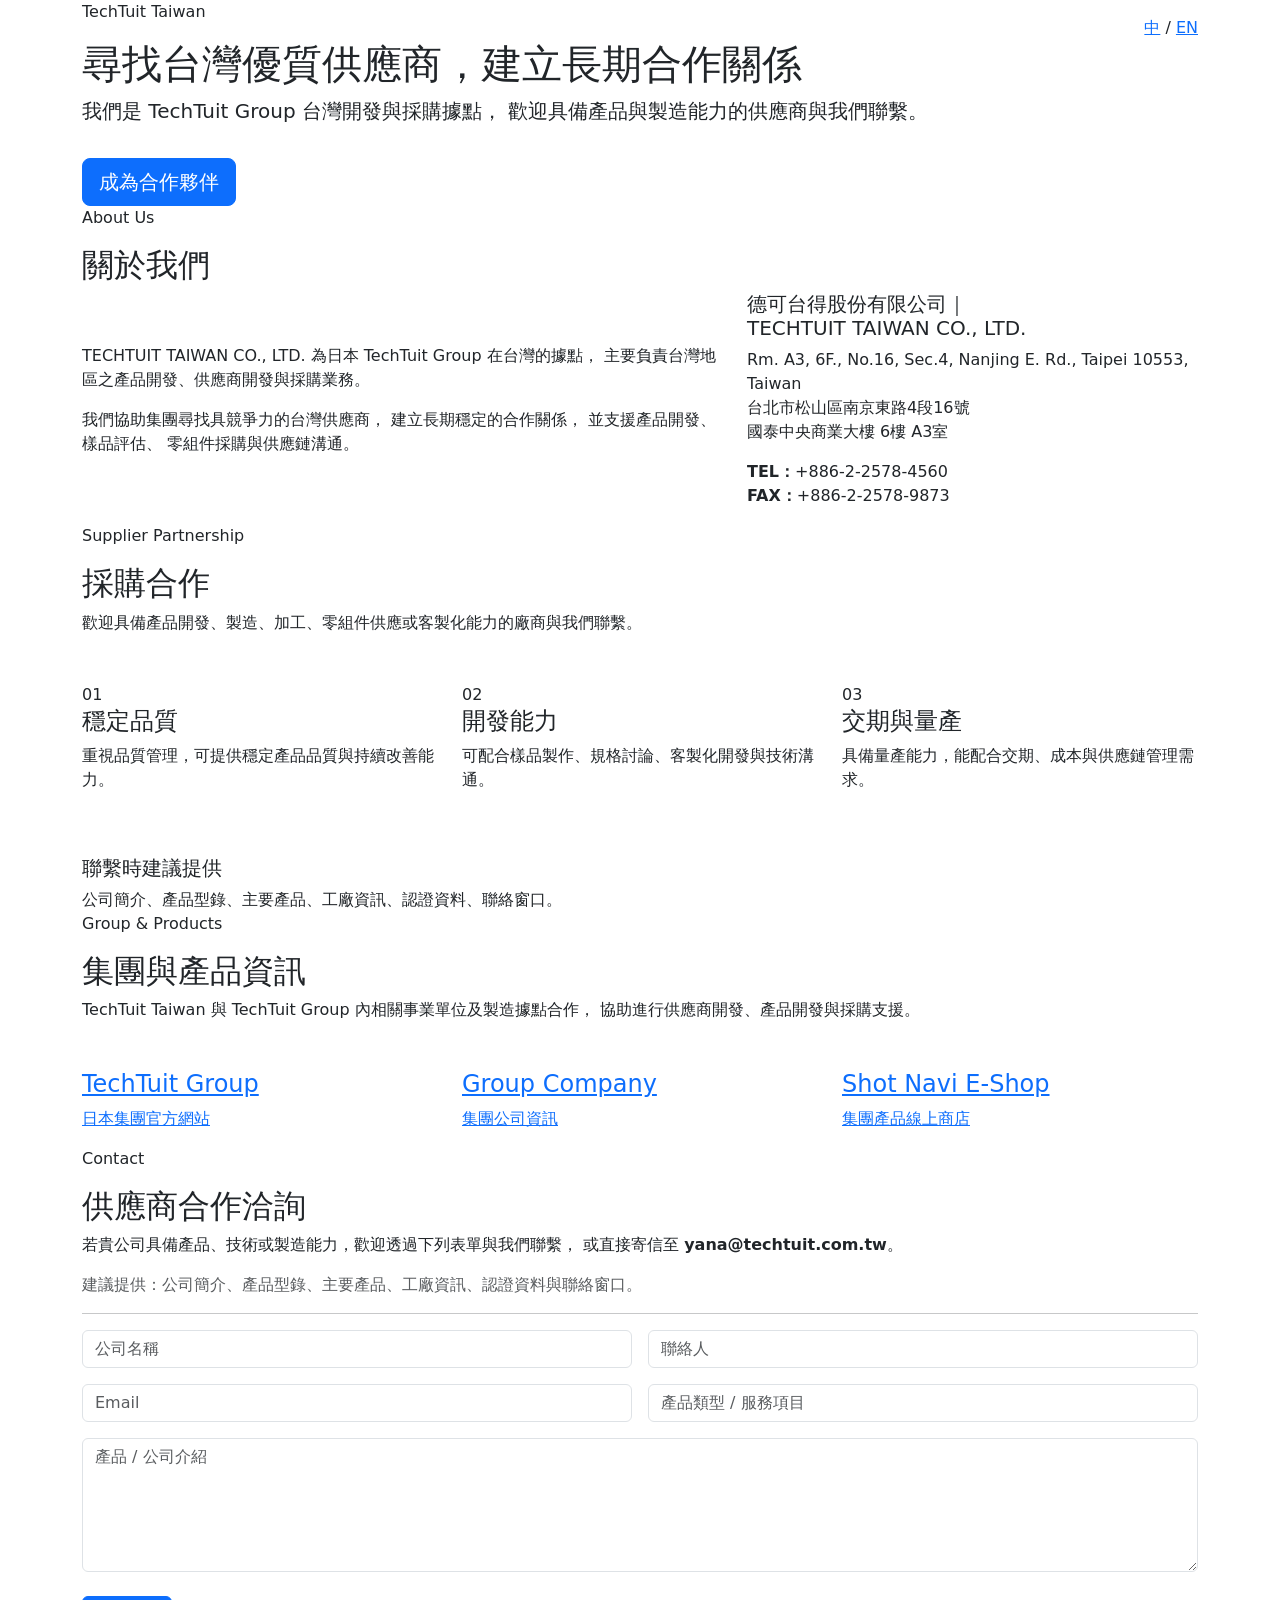
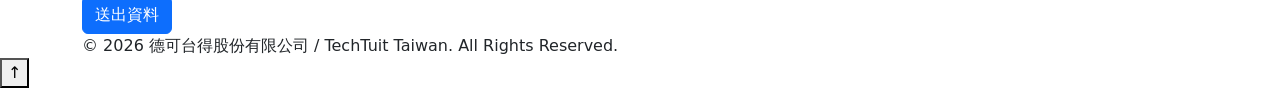
==== index.html @ 35f8afe5 "Add files via upload" ====
<!doctype html>
<html lang="zh-Hant">
<head>
  <meta charset="utf-8">
  <meta name="viewport" content="width=device-width, initial-scale=1">
  <title>德可台得股份有限公司｜TECHTUIT TAIWAN CO.,LTD.</title>

  <link href="https://cdn.jsdelivr.net/npm/bootstrap@5.3.3/dist/css/bootstrap.min.css" rel="stylesheet">
  <link href="style2.css" rel="stylesheet">
</head>

<body>

<nav class="navbar navbar-expand-lg navbar-dark fixed-top">
  <div class="container">
    <a class="navbar-brand fw-bold" href="index.html">TechTuit Taiwan</a>

    <button class="navbar-toggler" type="button" data-bs-toggle="collapse" data-bs-target="#nav">
      <span class="navbar-toggler-icon"></span>
    </button>

    <div id="nav" class="collapse navbar-collapse">
      <ul class="navbar-nav ms-auto">
        <li class="nav-item"><a class="nav-link" href="#about">關於我們</a></li>
        <li class="nav-item"><a class="nav-link" href="#supplier">採購合作</a></li>
        <li class="nav-item"><a class="nav-link" href="#group">集團與產品</a></li>
        <li class="nav-item"><a class="nav-link" href="#contact">聯絡我們</a></li>
      </ul>

      <div class="lang-switch ms-lg-3 mt-3 mt-lg-0">
        <a href="index.html" class="active">中</a>
        <span>/</span>
        <a href="en/index.html">EN</a>
      </div>
    </div>
  </div>
</nav>

<header class="hero">
  <div class="container">
    <p class="eyebrow">TechTuit Taiwan</p>
    <h1>尋找台灣優質供應商，建立長期合作關係</h1>
    <p class="lead">
      我們是 TechTuit Group 台灣開發與採購據點，
      歡迎具備產品與製造能力的供應商與我們聯繫。
    </p>
    <a href="#contact" class="btn btn-primary btn-lg mt-3">成為合作夥伴</a>
  </div>
</header>
<section id="about" class="section">
  <div class="container">

    <p class="section-label">About Us</p>
    <h2>關於我們</h2>

    <div class="row align-items-center g-4">

      <div class="col-lg-7">
        <p>
          TECHTUIT TAIWAN CO., LTD. 為日本 TechTuit Group 在台灣的據點，
          主要負責台灣地區之產品開發、供應商開發與採購業務。
        </p>

        <p>
          我們協助集團尋找具競爭力的台灣供應商，
          建立長期穩定的合作關係，
          並支援產品開發、樣品評估、
          零組件採購與供應鏈溝通。
        </p>
      </div>

      <div class="col-lg-5">
        <div class="info-card">

          <h5>
            德可台得股份有限公司｜<br>
            TECHTUIT TAIWAN CO., LTD.
          </h5>

          <p class="address-info">
            Rm. A3, 6F., No.16, Sec.4, Nanjing E. Rd., Taipei 10553, Taiwan<br>
            台北市松山區南京東路4段16號<br>
            國泰中央商業大樓 6樓 A3室
          </p>

          <p class="contact-info">
            <strong>TEL：</strong>+886-2-2578-4560<br>
            <strong>FAX：</strong>+886-2-2578-9873
          </p>

        </div>
      </div>

    </div>
  </div>
</section>

<section id="supplier" class="section section-light">
  <div class="container">
    <p class="section-label">Supplier Partnership</p>
    <h2>採購合作</h2>

    <p class="mb-5">
      歡迎具備產品開發、製造、加工、零組件供應或客製化能力的廠商與我們聯繫。
    </p>

    <div class="row g-4">
      <div class="col-md-4">
        <div class="card-box">
          <span>01</span>
          <h4>穩定品質</h4>
          <p>重視品質管理，可提供穩定產品品質與持續改善能力。</p>
        </div>
      </div>

      <div class="col-md-4">
        <div class="card-box">
          <span>02</span>
          <h4>開發能力</h4>
          <p>可配合樣品製作、規格討論、客製化開發與技術溝通。</p>
        </div>
      </div>

      <div class="col-md-4">
        <div class="card-box">
          <span>03</span>
          <h4>交期與量產</h4>
          <p>具備量產能力，能配合交期、成本與供應鏈管理需求。</p>
        </div>
      </div>
    </div>

    <div class="contact-box mt-5">
      <h5>聯繫時建議提供</h5>
      <p class="mb-0">公司簡介、產品型錄、主要產品、工廠資訊、認證資料、聯絡窗口。</p>
    </div>
  </div>
</section>

<section id="group" class="section section-dark">
  <div class="container">
    <p class="section-label">Group & Products</p>
    <h2>集團與產品資訊</h2>

    <p>
      TechTuit Taiwan 與 TechTuit Group 內相關事業單位及製造據點合作，
      協助進行供應商開發、產品開發與採購支援。
    </p>

    <div class="row g-4 mt-4">
      <div class="col-md-4">
        <a class="link-card" href="https://www.techtuit.co.jp/" target="_blank">
          <h4>TechTuit Group</h4>
          <p>日本集團官方網站</p>
        </a>
      </div>

      <div class="col-md-4">
        <a class="link-card" href="https://www.techtuit.co.jp/abouttechtuit/group/" target="_blank">
          <h4>Group Company</h4>
          <p>集團公司資訊</p>
        </a>
      </div>

      <div class="col-md-4">
        <a class="link-card" href="https://online-shop.shotnavi.jp/" target="_blank">
          <h4>Shot Navi E-Shop</h4>
          <p>集團產品線上商店</p>
        </a>
      </div>
    </div>
  </div>
</section>

<section id="contact" class="section">
  <div class="container">
    <p class="section-label">Contact</p>
    <h2>供應商合作洽詢</h2>

    <div class="contact-box">
      <p>
        若貴公司具備產品、技術或製造能力，歡迎透過下列表單與我們聯繫，
        或直接寄信至 <strong>yana@techtuit.com.tw</strong>。
      </p>

      <p class="text-muted">
        建議提供：公司簡介、產品型錄、主要產品、工廠資訊、認證資料與聯絡窗口。
      </p>

      <hr>
    
      <form action="https://formspree.io/f/mykaawgk" method="POST">
        <div class="row g-3">
          <div class="col-md-6">
            <input type="text" name="company" class="form-control" placeholder="公司名稱" required>
          </div>

          <div class="col-md-6">
            <input type="text" name="name" class="form-control" placeholder="聯絡人" required>
          </div>

          <div class="col-md-6">
            <input type="email" name="email" class="form-control" placeholder="Email" required>
          </div>

          <div class="col-md-6">
            <input type="text" name="product" class="form-control" placeholder="產品類型 / 服務項目">
          </div>

          <div class="col-12">
            <textarea name="message" class="form-control" rows="5" placeholder="產品 / 公司介紹"></textarea>
          </div>
        </div>

        <input type="hidden" name="_subject" value="Supplier Contact - TechTuit Taiwan">
       <!-- <input type="hidden" name="_next" value="https://techtuit.com.tw/thankyou.html">

        -->
       <button type="submit" class="btn btn-primary mt-4">送出資料</button>
      </form>
    </div>
  </div>
</section>

<footer>
  <div class="container">
    © 2026 德可台得股份有限公司 / TechTuit Taiwan. All Rights Reserved.
  </div>
</footer>

<button id="topBtn">↑</button>

<script src="https://cdn.jsdelivr.net/npm/bootstrap@5.3.3/dist/js/bootstrap.bundle.min.js"></script>
<script src="main.js"></script>

</body>
</html>
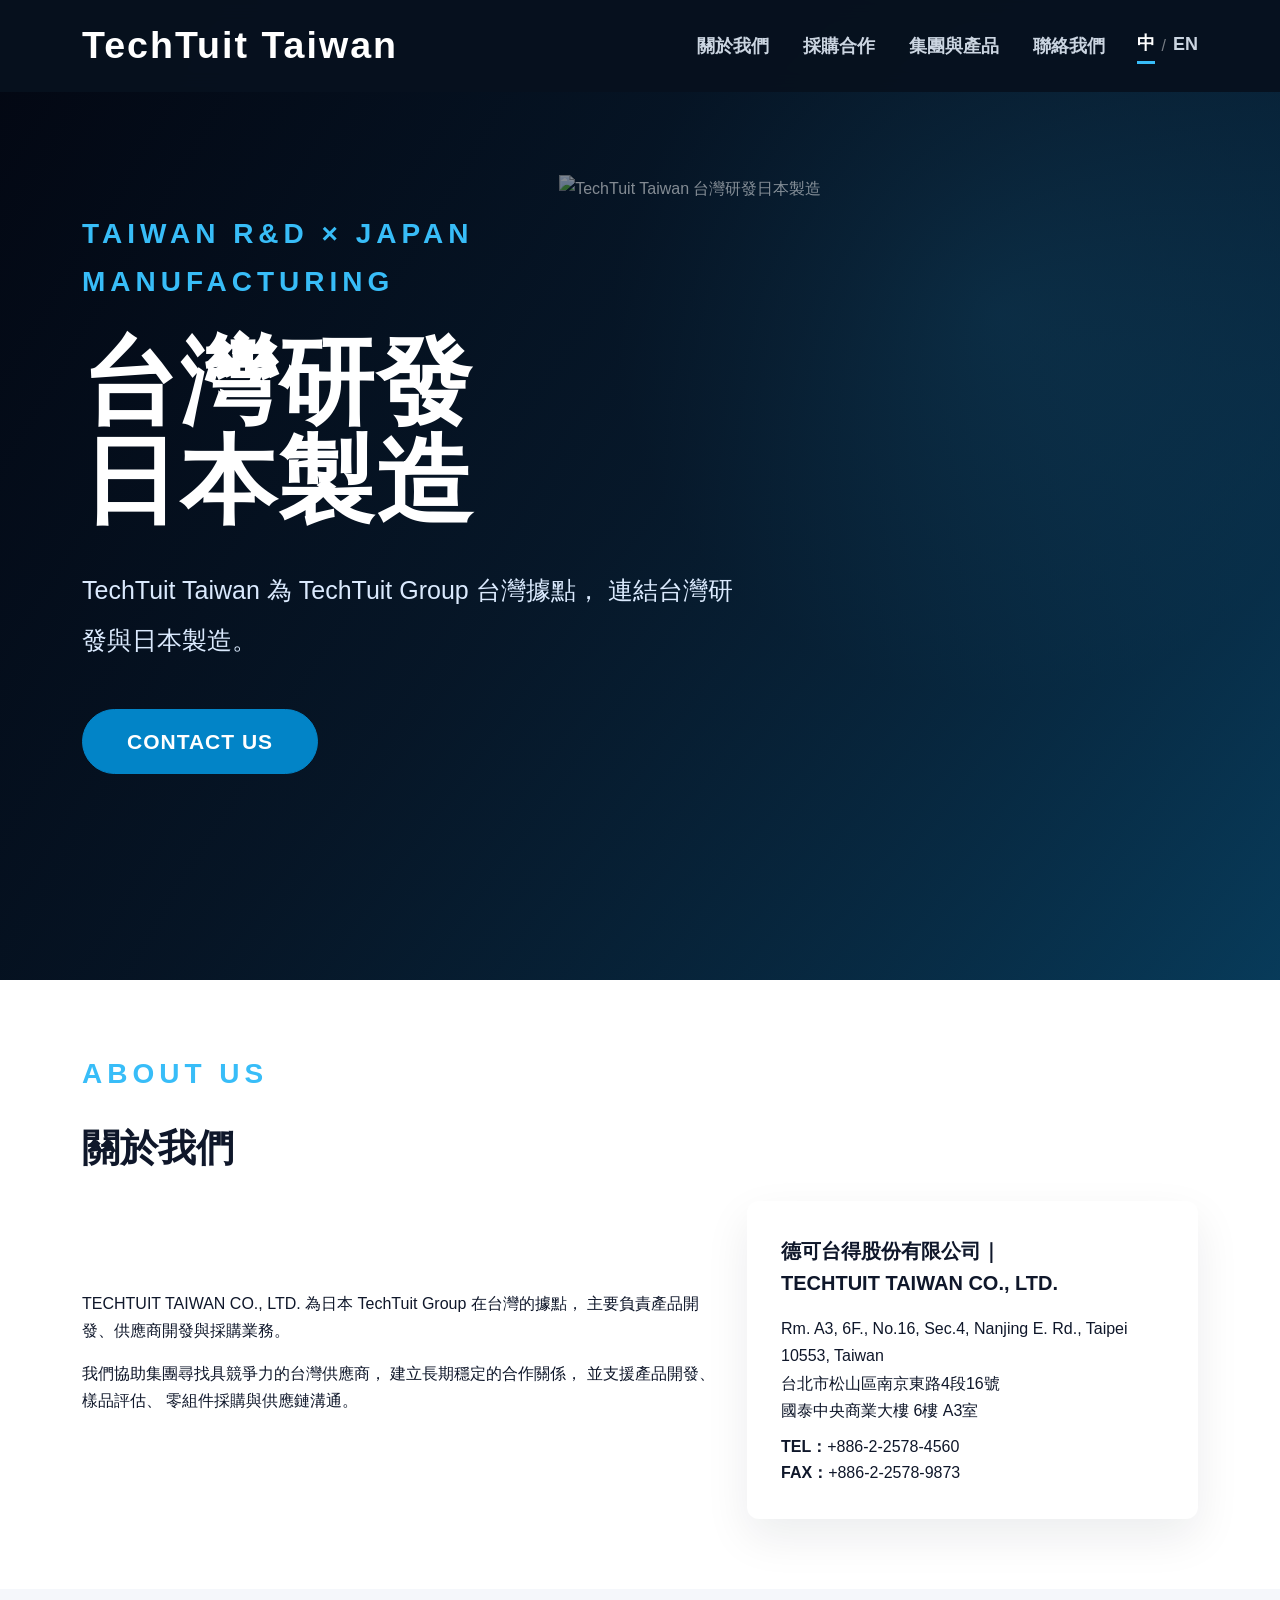
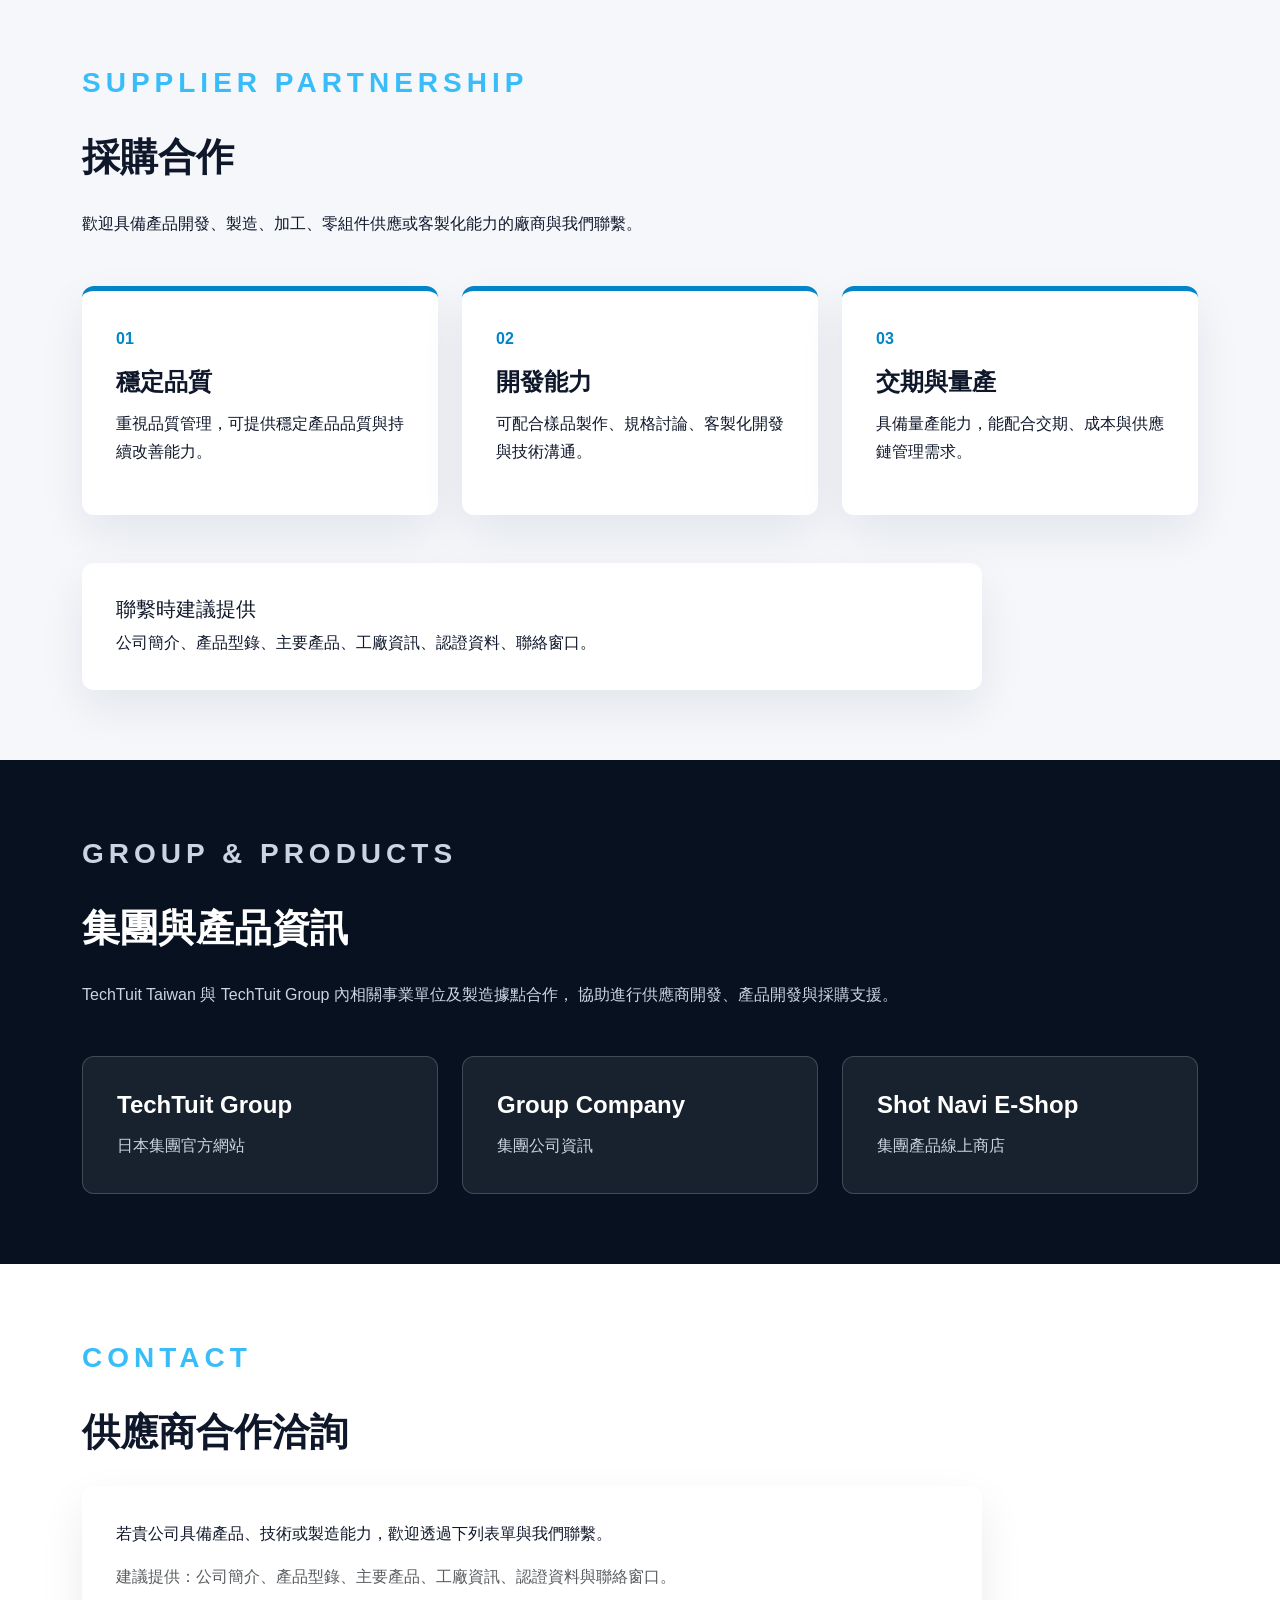
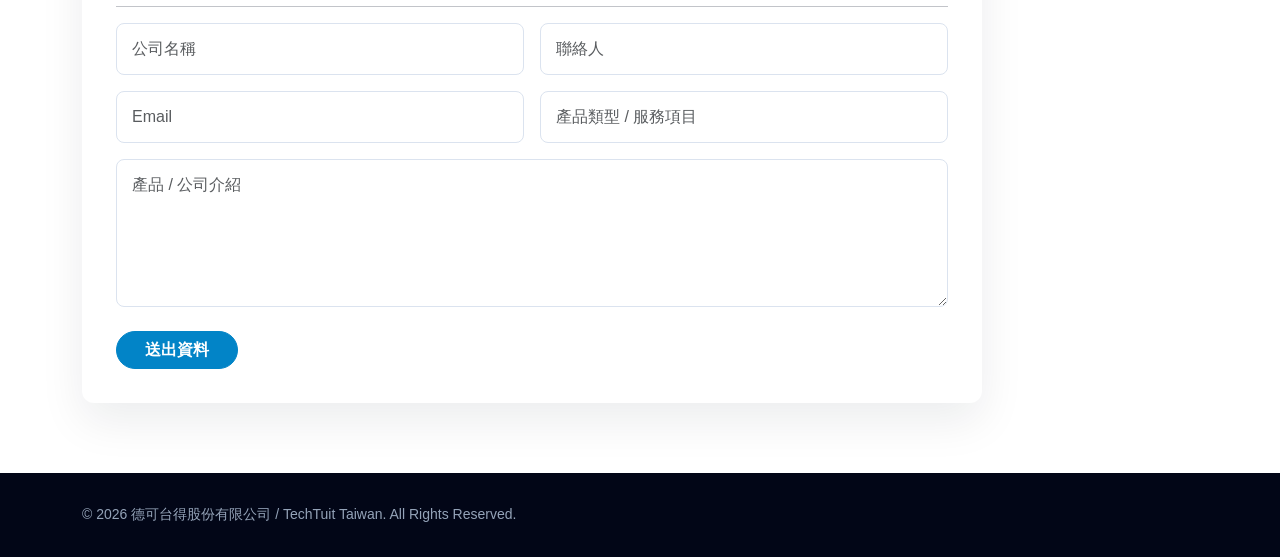
==== commit 06dff3ec: "Add files via upload" ====
--- a/index.html
+++ b/index.html
@@ -1,237 +1,245 @@
-<!doctype html>
-<html lang="zh-Hant">
-<head>
-  <meta charset="utf-8">
-  <meta name="viewport" content="width=device-width, initial-scale=1">
-  <title>德可台得股份有限公司｜TECHTUIT TAIWAN CO.,LTD.</title>
-
-  <link href="https://cdn.jsdelivr.net/npm/bootstrap@5.3.3/dist/css/bootstrap.min.css" rel="stylesheet">
-  <link href="style2.css" rel="stylesheet">
-</head>
-
-<body>
-
-<nav class="navbar navbar-expand-lg navbar-dark fixed-top">
-  <div class="container">
-    <a class="navbar-brand fw-bold" href="index.html">TechTuit Taiwan</a>
-
-    <button class="navbar-toggler" type="button" data-bs-toggle="collapse" data-bs-target="#nav">
-      <span class="navbar-toggler-icon"></span>
-    </button>
-
-    <div id="nav" class="collapse navbar-collapse">
-      <ul class="navbar-nav ms-auto">
-        <li class="nav-item"><a class="nav-link" href="#about">關於我們</a></li>
-        <li class="nav-item"><a class="nav-link" href="#supplier">採購合作</a></li>
-        <li class="nav-item"><a class="nav-link" href="#group">集團與產品</a></li>
-        <li class="nav-item"><a class="nav-link" href="#contact">聯絡我們</a></li>
-      </ul>
-
-      <div class="lang-switch ms-lg-3 mt-3 mt-lg-0">
-        <a href="index.html" class="active">中</a>
-        <span>/</span>
-        <a href="en/index.html">EN</a>
-      </div>
-    </div>
-  </div>
-</nav>
-
-<header class="hero">
-  <div class="container">
-    <p class="eyebrow">TechTuit Taiwan</p>
-    <h1>尋找台灣優質供應商，建立長期合作關係</h1>
-    <p class="lead">
-      我們是 TechTuit Group 台灣開發與採購據點，
-      歡迎具備產品與製造能力的供應商與我們聯繫。
-    </p>
-    <a href="#contact" class="btn btn-primary btn-lg mt-3">成為合作夥伴</a>
-  </div>
-</header>
-<section id="about" class="section">
-  <div class="container">
-
-    <p class="section-label">About Us</p>
-    <h2>關於我們</h2>
-
-    <div class="row align-items-center g-4">
-
-      <div class="col-lg-7">
-        <p>
-          TECHTUIT TAIWAN CO., LTD. 為日本 TechTuit Group 在台灣的據點，
-          主要負責台灣地區之產品開發、供應商開發與採購業務。
-        </p>
-
-        <p>
-          我們協助集團尋找具競爭力的台灣供應商，
-          建立長期穩定的合作關係，
-          並支援產品開發、樣品評估、
-          零組件採購與供應鏈溝通。
-        </p>
-      </div>
-
-      <div class="col-lg-5">
-        <div class="info-card">
-
-          <h5>
-            德可台得股份有限公司｜<br>
-            TECHTUIT TAIWAN CO., LTD.
-          </h5>
-
-          <p class="address-info">
-            Rm. A3, 6F., No.16, Sec.4, Nanjing E. Rd., Taipei 10553, Taiwan<br>
-            台北市松山區南京東路4段16號<br>
-            國泰中央商業大樓 6樓 A3室
-          </p>
-
-          <p class="contact-info">
-            <strong>TEL：</strong>+886-2-2578-4560<br>
-            <strong>FAX：</strong>+886-2-2578-9873
-          </p>
-
-        </div>
-      </div>
-
-    </div>
-  </div>
-</section>
-
-<section id="supplier" class="section section-light">
-  <div class="container">
-    <p class="section-label">Supplier Partnership</p>
-    <h2>採購合作</h2>
-
-    <p class="mb-5">
-      歡迎具備產品開發、製造、加工、零組件供應或客製化能力的廠商與我們聯繫。
-    </p>
-
-    <div class="row g-4">
-      <div class="col-md-4">
-        <div class="card-box">
-          <span>01</span>
-          <h4>穩定品質</h4>
-          <p>重視品質管理，可提供穩定產品品質與持續改善能力。</p>
-        </div>
-      </div>
-
-      <div class="col-md-4">
-        <div class="card-box">
-          <span>02</span>
-          <h4>開發能力</h4>
-          <p>可配合樣品製作、規格討論、客製化開發與技術溝通。</p>
-        </div>
-      </div>
-
-      <div class="col-md-4">
-        <div class="card-box">
-          <span>03</span>
-          <h4>交期與量產</h4>
-          <p>具備量產能力，能配合交期、成本與供應鏈管理需求。</p>
-        </div>
-      </div>
-    </div>
-
-    <div class="contact-box mt-5">
-      <h5>聯繫時建議提供</h5>
-      <p class="mb-0">公司簡介、產品型錄、主要產品、工廠資訊、認證資料、聯絡窗口。</p>
-    </div>
-  </div>
-</section>
-
-<section id="group" class="section section-dark">
-  <div class="container">
-    <p class="section-label">Group & Products</p>
-    <h2>集團與產品資訊</h2>
-
-    <p>
-      TechTuit Taiwan 與 TechTuit Group 內相關事業單位及製造據點合作，
-      協助進行供應商開發、產品開發與採購支援。
-    </p>
-
-    <div class="row g-4 mt-4">
-      <div class="col-md-4">
-        <a class="link-card" href="https://www.techtuit.co.jp/" target="_blank">
-          <h4>TechTuit Group</h4>
-          <p>日本集團官方網站</p>
-        </a>
-      </div>
-
-      <div class="col-md-4">
-        <a class="link-card" href="https://www.techtuit.co.jp/abouttechtuit/group/" target="_blank">
-          <h4>Group Company</h4>
-          <p>集團公司資訊</p>
-        </a>
-      </div>
-
-      <div class="col-md-4">
-        <a class="link-card" href="https://online-shop.shotnavi.jp/" target="_blank">
-          <h4>Shot Navi E-Shop</h4>
-          <p>集團產品線上商店</p>
-        </a>
-      </div>
-    </div>
-  </div>
-</section>
-
-<section id="contact" class="section">
-  <div class="container">
-    <p class="section-label">Contact</p>
-    <h2>供應商合作洽詢</h2>
-
-    <div class="contact-box">
-      <p>
-        若貴公司具備產品、技術或製造能力，歡迎透過下列表單與我們聯繫，
-        或直接寄信至 <strong>yana@techtuit.com.tw</strong>。
-      </p>
-
-      <p class="text-muted">
-        建議提供：公司簡介、產品型錄、主要產品、工廠資訊、認證資料與聯絡窗口。
-      </p>
-
-      <hr>
-    
-      <form action="https://formspree.io/f/mykaawgk" method="POST">
-        <div class="row g-3">
-          <div class="col-md-6">
-            <input type="text" name="company" class="form-control" placeholder="公司名稱" required>
-          </div>
-
-          <div class="col-md-6">
-            <input type="text" name="name" class="form-control" placeholder="聯絡人" required>
-          </div>
-
-          <div class="col-md-6">
-            <input type="email" name="email" class="form-control" placeholder="Email" required>
-          </div>
-
-          <div class="col-md-6">
-            <input type="text" name="product" class="form-control" placeholder="產品類型 / 服務項目">
-          </div>
-
-          <div class="col-12">
-            <textarea name="message" class="form-control" rows="5" placeholder="產品 / 公司介紹"></textarea>
-          </div>
-        </div>
-
-        <input type="hidden" name="_subject" value="Supplier Contact - TechTuit Taiwan">
-       <!-- <input type="hidden" name="_next" value="https://techtuit.com.tw/thankyou.html">
-
-        -->
-       <button type="submit" class="btn btn-primary mt-4">送出資料</button>
-      </form>
-    </div>
-  </div>
-</section>
-
-<footer>
-  <div class="container">
-    © 2026 德可台得股份有限公司 / TechTuit Taiwan. All Rights Reserved.
-  </div>
-</footer>
-
-<button id="topBtn">↑</button>
-
-<script src="https://cdn.jsdelivr.net/npm/bootstrap@5.3.3/dist/js/bootstrap.bundle.min.js"></script>
-<script src="main.js"></script>
-
-</body>
-</html>+<!doctype html>
+<html lang="zh-Hant">
+<head>
+  <meta charset="utf-8">
+  <meta name="viewport" content="width=device-width, initial-scale=1">
+  <title>德可台得股份有限公司｜TECHTUIT TAIWAN CO., LTD.</title>
+  <meta name="description" content="TechTuit Taiwan 連結台灣研發與日本製造，協助供應商開發、產品開發與採購合作。">
+
+  <link href="https://cdn.jsdelivr.net/npm/bootstrap@5.3.3/dist/css/bootstrap.min.css" rel="stylesheet">
+  <link href="style.css" rel="stylesheet">
+</head>
+
+<body>
+
+<nav class="navbar navbar-expand-lg navbar-dark fixed-top">
+  <div class="container">
+    <a class="navbar-brand fw-bold" href="#top">TechTuit Taiwan</a>
+
+    <button class="navbar-toggler" type="button" data-bs-toggle="collapse" data-bs-target="#nav" aria-controls="nav" aria-expanded="false" aria-label="Toggle navigation">
+      <span class="navbar-toggler-icon"></span>
+    </button>
+
+    <div id="nav" class="collapse navbar-collapse">
+      <ul class="navbar-nav ms-auto align-items-lg-center">
+        <li class="nav-item"><a class="nav-link" href="#about">關於我們</a></li>
+        <li class="nav-item"><a class="nav-link" href="#supplier">採購合作</a></li>
+        <li class="nav-item"><a class="nav-link" href="#group">集團與產品</a></li>
+        <li class="nav-item"><a class="nav-link" href="#contact">聯絡我們</a></li>
+      </ul>
+
+      <div class="lang-switch ms-lg-4 mt-3 mt-lg-0">
+        <a href="index.html" class="active">中</a>
+        <span>/</span>
+        <a href="en/index.html">EN</a>
+      </div>
+    </div>
+  </div>
+</nav>
+
+<header id="top" class="hero">
+  <div class="container hero-wrapper">
+    <div class="hero-content">
+      <p class="eyebrow">TAIWAN R&amp;D × JAPAN MANUFACTURING</p>
+
+      <h1>
+        台灣研發<br>
+        日本製造
+      </h1>
+
+      <p class="lead">
+        TechTuit Taiwan 為 TechTuit Group 台灣據點，
+        連結台灣研發與日本製造。
+      </p>
+
+      <a href="#contact" class="btn btn-primary btn-lg">
+        CONTACT US
+      </a>
+    </div>
+
+    <div class="hero-image">
+      <img src="images/mainDraw0.png" alt="TechTuit Taiwan 台灣研發日本製造">
+    </div>
+  </div>
+</header>
+
+<section id="about" class="section">
+  <div class="container">
+    <p class="section-label">About Us</p>
+    <h2>關於我們</h2>
+
+    <div class="row align-items-center g-4">
+      <div class="col-lg-7">
+        <p>
+          TECHTUIT TAIWAN CO., LTD. 為日本 TechTuit Group 在台灣的據點，
+          主要負責產品開發、供應商開發與採購業務。
+        </p>
+
+        <p>
+          我們協助集團尋找具競爭力的台灣供應商，
+          建立長期穩定的合作關係，
+          並支援產品開發、樣品評估、
+          零組件採購與供應鏈溝通。
+        </p>
+      </div>
+
+      <div class="col-lg-5">
+        <div class="info-card">
+          <h5>
+            德可台得股份有限公司｜<br>
+            TECHTUIT TAIWAN CO., LTD.
+          </h5>
+
+          <p class="address-info">
+            Rm. A3, 6F., No.16, Sec.4, Nanjing E. Rd., Taipei 10553, Taiwan<br>
+            台北市松山區南京東路4段16號<br>
+            國泰中央商業大樓 6樓 A3室
+          </p>
+
+          <p class="contact-info">
+            <strong>TEL：</strong>+886-2-2578-4560<br>
+            <strong>FAX：</strong>+886-2-2578-9873
+          </p>
+        </div>
+      </div>
+    </div>
+  </div>
+</section>
+
+<section id="supplier" class="section section-light">
+  <div class="container">
+    <p class="section-label">Supplier Partnership</p>
+    <h2>採購合作</h2>
+
+    <p class="mb-5">
+      歡迎具備產品開發、製造、加工、零組件供應或客製化能力的廠商與我們聯繫。
+    </p>
+
+    <div class="row g-4">
+      <div class="col-md-4">
+        <div class="card-box">
+          <span>01</span>
+          <h4>穩定品質</h4>
+          <p>重視品質管理，可提供穩定產品品質與持續改善能力。</p>
+        </div>
+      </div>
+
+      <div class="col-md-4">
+        <div class="card-box">
+          <span>02</span>
+          <h4>開發能力</h4>
+          <p>可配合樣品製作、規格討論、客製化開發與技術溝通。</p>
+        </div>
+      </div>
+
+      <div class="col-md-4">
+        <div class="card-box">
+          <span>03</span>
+          <h4>交期與量產</h4>
+          <p>具備量產能力，能配合交期、成本與供應鏈管理需求。</p>
+        </div>
+      </div>
+    </div>
+
+    <div class="contact-box mt-5">
+      <h5>聯繫時建議提供</h5>
+      <p class="mb-0">公司簡介、產品型錄、主要產品、工廠資訊、認證資料、聯絡窗口。</p>
+    </div>
+  </div>
+</section>
+
+<section id="group" class="section section-dark">
+  <div class="container">
+    <p class="section-label">Group & Products</p>
+    <h2>集團與產品資訊</h2>
+
+    <p>
+      TechTuit Taiwan 與 TechTuit Group 內相關事業單位及製造據點合作，
+      協助進行供應商開發、產品開發與採購支援。
+    </p>
+
+    <div class="row g-4 mt-4">
+      <div class="col-md-4">
+        <a class="link-card" href="https://www.techtuit.co.jp/" target="_blank" rel="noopener">
+          <h4>TechTuit Group</h4>
+          <p>日本集團官方網站</p>
+        </a>
+      </div>
+
+      <div class="col-md-4">
+        <a class="link-card" href="https://www.techtuit.co.jp/abouttechtuit/group/" target="_blank" rel="noopener">
+          <h4>Group Company</h4>
+          <p>集團公司資訊</p>
+        </a>
+      </div>
+
+      <div class="col-md-4">
+        <a class="link-card" href="https://online-shop.shotnavi.jp/" target="_blank" rel="noopener">
+          <h4>Shot Navi E-Shop</h4>
+          <p>集團產品線上商店</p>
+        </a>
+      </div>
+    </div>
+  </div>
+</section>
+
+<section id="contact" class="section">
+  <div class="container">
+    <p class="section-label">Contact</p>
+    <h2>供應商合作洽詢</h2>
+
+    <div class="contact-box">
+      <p>
+        若貴公司具備產品、技術或製造能力，歡迎透過下列表單與我們聯繫<!--，
+        或直接寄信至 <strong>yana@techtuit.com.tw</strong>-->。
+      </p>
+
+      <p class="text-muted">
+        建議提供：公司簡介、產品型錄、主要產品、工廠資訊、認證資料與聯絡窗口。
+      </p>
+
+      <hr>
+
+      <form action="https://formspree.io/f/mykaawgk" method="POST">
+        <div class="row g-3">
+          <div class="col-md-6">
+            <input type="text" name="company" class="form-control" placeholder="公司名稱" required>
+          </div>
+
+          <div class="col-md-6">
+            <input type="text" name="name" class="form-control" placeholder="聯絡人" required>
+          </div>
+
+          <div class="col-md-6">
+            <input type="email" name="email" class="form-control" placeholder="Email" required>
+          </div>
+
+          <div class="col-md-6">
+            <input type="text" name="product" class="form-control" placeholder="產品類型 / 服務項目">
+          </div>
+
+          <div class="col-12">
+            <textarea name="message" class="form-control" rows="5" placeholder="產品 / 公司介紹"></textarea>
+          </div>
+        </div>
+
+        <input type="hidden" name="_subject" value="Supplier Contact - TechTuit Taiwan">
+        <button type="submit" class="btn btn-primary mt-4">送出資料</button>
+      </form>
+    </div>
+  </div>
+</section>
+
+<footer>
+  <div class="container">
+    © 2026 德可台得股份有限公司 / TechTuit Taiwan. All Rights Reserved.
+  </div>
+</footer>
+
+<button id="topBtn" aria-label="Back to top">↑</button>
+
+<script src="https://cdn.jsdelivr.net/npm/bootstrap@5.3.3/dist/js/bootstrap.bundle.min.js"></script>
+<script src="main.js"></script>
+
+</body>
+</html>
--- a/style.css
+++ b/style.css
@@ -0,0 +1,476 @@
+:root {
+  --navy: #07111f;
+  --navy-dark: #020617;
+  --blue: #0284c7;
+  --sky: #38bdf8;
+  --light: #f5f7fb;
+  --text: #0f172a;
+  --gray: #64748b;
+}
+
+* {
+  box-sizing: border-box;
+}
+
+body {
+  margin: 0;
+  font-family: "Noto Sans TC", "Segoe UI", Arial, sans-serif;
+  color: var(--text);
+  background: #fff;
+  line-height: 1.7;
+}
+
+/* NAVBAR */
+.navbar {
+  min-height: 92px;
+  background: rgba(7, 17, 31, 0.96) !important;
+  backdrop-filter: blur(10px);
+}
+
+.navbar-brand {
+  font-size: 2.35rem;
+  font-weight: 900 !important;
+  letter-spacing: 2px;
+  color: #fff !important;
+}
+
+.navbar-brand span {
+  color: #2ea8ff;
+}
+
+.nav-link {
+  color: #cbd5e1 !important;
+  font-size: 18px;
+  font-weight: 700;
+  margin-left: 18px;
+}
+
+.nav-link:hover {
+  color: var(--sky) !important;
+}
+
+/* LANGUAGE SWITCH */
+.lang-switch {
+  display: inline-flex;
+  align-items: center;
+  gap: 7px;
+  color: rgba(255, 255, 255, .45);
+}
+
+.lang-switch a {
+  color: #cbd5e1;
+  text-decoration: none;
+  font-size: 18px;
+  font-weight: 800;
+  padding-bottom: 3px;
+}
+
+.lang-switch a:hover {
+  color: var(--sky);
+}
+
+.lang-switch a.active {
+  color: #fff;
+  border-bottom: 3px solid var(--sky);
+}
+
+/* HERO */
+.hero {
+  position: relative;
+  overflow: hidden;
+  min-height: 980px;
+  padding: 210px 0 120px;
+  color: #fff;
+  background:
+    linear-gradient(120deg, rgba(3, 7, 18, .96), rgba(8, 47, 73, .72)),
+    radial-gradient(circle at 78% 32%, rgba(56, 189, 248, .48), transparent 32%),
+    linear-gradient(135deg, #020617, #0f172a 50%, #075985);
+}
+
+.hero-wrapper {
+  position: relative;
+}
+
+.hero-content {
+  position: relative;
+  z-index: 2;
+  max-width: 660px;
+}
+
+.hero-image {
+  position: absolute;
+  right: -170px;
+  top: -35px;
+  width: 72%;
+  opacity: .5;
+  z-index: 1;
+  pointer-events: none;
+}
+
+.hero-image img {
+  width: 100%;
+  height: auto;
+  display: block;
+}
+
+.eyebrow,
+.section-label {
+  color: var(--sky);
+  font-size: 28px;
+  font-weight: 900;
+  letter-spacing: 5px;
+  text-transform: uppercase;
+  margin-bottom: 28px;
+}
+
+.hero h1 {
+  max-width: 900px;
+  font-size: clamp(76px, 7.5vw, 132px);
+  font-weight: 900;
+  line-height: 1.03;
+  letter-spacing: 2px;
+  margin-bottom: 34px;
+}
+
+.hero .lead {
+  max-width: 680px;
+  color: #dbeafe;
+  font-size: 25px;
+  line-height: 2;
+  font-weight: 500;
+}
+
+.hero .btn-primary {
+  margin-top: 28px !important;
+  font-size: 21px;
+  padding: 16px 44px;
+  letter-spacing: 1px;
+}
+
+/* SECTIONS */
+.section {
+  padding: 70px 0;
+}
+
+.section-light {
+  background: var(--light);
+}
+
+.section-dark {
+  background: var(--navy);
+  color: #fff;
+}
+
+.section-dark p {
+  color: #cbd5e1;
+}
+
+.section h2 {
+  font-size: 38px;
+  font-weight: 800;
+  margin-bottom: 30px;
+}
+
+/* CARDS */
+.info-card,
+.contact-box {
+  background: #fff;
+  border-radius: 12px;
+  padding: 34px;
+  box-shadow: 0 18px 45px rgba(15, 23, 42, .08);
+}
+
+.info-card h5 {
+  line-height: 1.6;
+  margin-bottom: 16px;
+  font-size: 20px;
+  font-weight: 700;
+}
+
+.address-info {
+  margin-bottom: 10px;
+  line-height: 1.7;
+}
+
+.contact-info {
+  margin-bottom: 0;
+  line-height: 1.6;
+}
+
+.card-box {
+  height: 100%;
+  padding: 34px;
+  background: #fff;
+  border-radius: 12px;
+  border-top: 5px solid var(--blue);
+  box-shadow: 0 18px 45px rgba(15, 23, 42, .08);
+  transition: .25s;
+}
+
+.card-box:hover {
+  transform: translateY(-6px);
+  box-shadow: 0 24px 60px rgba(15, 23, 42, .14);
+}
+
+.card-box span {
+  display: block;
+  color: var(--blue);
+  font-weight: 800;
+  margin-bottom: 16px;
+}
+
+.card-box h4 {
+  font-weight: 800;
+  margin-bottom: 14px;
+}
+
+/* LINK CARDS */
+.link-card {
+  display: block;
+  height: 100%;
+  padding: 34px;
+  border: 1px solid rgba(255, 255, 255, .18);
+  border-radius: 12px;
+  color: #fff;
+  text-decoration: none;
+  background: rgba(255, 255, 255, .07);
+  transition: .25s;
+}
+
+.link-card:hover {
+  color: #fff;
+  background: rgba(56, 189, 248, .16);
+  transform: translateY(-6px);
+}
+
+.link-card h4 {
+  font-weight: 800;
+  margin-bottom: 12px;
+}
+
+.link-card p {
+  margin-bottom: 0;
+}
+
+/* CONTACT */
+.contact-box {
+  max-width: 900px;
+}
+
+.form-control {
+  border-radius: 8px;
+  padding: 13px 15px;
+  border: 1px solid #dbe3ef;
+}
+
+.form-control:focus {
+  border-color: var(--blue);
+  box-shadow: 0 0 0 .2rem rgba(2, 132, 199, .15);
+}
+
+/* BUTTON */
+.btn-primary {
+  background: var(--blue);
+  border-color: var(--blue);
+  border-radius: 999px;
+  padding-left: 28px;
+  padding-right: 28px;
+  font-weight: 800;
+}
+
+.btn-primary:hover {
+  background: #0369a1;
+  border-color: #0369a1;
+}
+
+/* FOOTER */
+footer {
+  padding: 30px 0;
+  background: var(--navy-dark);
+  color: #94a3b8;
+  font-size: 14px;
+}
+
+/* TOP BUTTON */
+#topBtn {
+  display: none;
+  position: fixed;
+  right: 22px;
+  bottom: 22px;
+  width: 46px;
+  height: 46px;
+  border: none;
+  border-radius: 50%;
+  background: var(--blue);
+  color: white;
+  font-size: 20px;
+  z-index: 999;
+}
+
+#topBtn:hover {
+  background: #0369a1;
+}
+
+/* TABLET */
+@media (max-width: 991px) {
+  .navbar {
+    min-height: 78px;
+  }
+
+  .navbar-brand {
+    font-size: 1.8rem;
+  }
+
+  .navbar-collapse {
+    padding: 18px 0 12px;
+  }
+
+  .nav-link {
+    font-size: 16px;
+    padding: 10px 0 !important;
+    margin-left: 0;
+  }
+
+  .lang-switch {
+    padding-top: 10px;
+  }
+
+  .hero {
+    min-height: auto;
+    padding: 150px 0 90px;
+  }
+
+  .hero h1 {
+    font-size: 68px;
+  }
+
+  .hero .lead {
+    font-size: 20px;
+  }
+
+  .hero-image {
+    right: -160px;
+    top: 80px;
+    width: 68%;
+    opacity: .35;
+  }
+}
+/* MOBILE */
+@media (max-width: 768px) {
+
+  .navbar {
+    min-height: 72px;
+  }
+
+  .navbar-toggler {
+    border: 1px solid rgba(255,255,255,.3);
+    padding: 8px 10px;
+  }
+
+  .navbar-toggler:focus {
+    box-shadow: none;
+  }
+
+  .navbar-collapse {
+    position: fixed;
+    top: 72px;
+    left: 0;
+    width: 80%;
+    max-width: 360px;
+    height: calc(100vh - 72px);
+    background: #07111f;
+    padding: 30px;
+    z-index: 9999;
+    transform: translateX(-100%);
+    transition: transform .3s ease;
+    overflow-y: auto;
+  }
+
+  .navbar-collapse.show {
+    transform: translateX(0);
+  }
+
+  .navbar-nav {
+    align-items: flex-start !important;
+  }
+
+  .nav-link {
+    display: block;
+    font-size: 24px;
+    font-weight: 800;
+    margin: 12px 0;
+    color: #fff !important;
+  }
+
+  .lang-switch {
+    margin-top: 25px;
+    padding-top: 20px;
+    border-top: 1px solid rgba(255,255,255,.15);
+  }
+
+  .lang-switch a {
+    font-size: 20px;
+  }
+
+  .navbar-brand {
+    font-size: 1.45rem;
+  }
+
+  .hero {
+    padding: 130px 0 70px;
+  }
+
+  .hero-content {
+    max-width: 100%;
+  }
+
+  .hero h1 {
+    font-size: 52px;
+    line-height: 1.12;
+    margin-bottom: 22px;
+  }
+
+  .hero .lead {
+    font-size: 17px;
+    line-height: 1.9;
+    max-width: 100%;
+  }
+
+  .eyebrow,
+  .section-label {
+    font-size: 15px;
+    letter-spacing: 3px;
+  }
+
+  .hero-image {
+    position: relative;
+    right: auto;
+    top: auto;
+    width: 115%;
+    margin-left: -8%;
+    margin-top: 36px;
+    opacity: .38;
+  }
+
+  .section {
+    padding: 64px 0;
+  }
+
+  .section h2 {
+    font-size: 30px;
+    margin-bottom: 22px;
+  }
+
+  .card-box,
+  .info-card,
+  .contact-box,
+  .link-card {
+    padding: 24px;
+    border-radius: 14px;
+  }
+
+  .card-box h4,
+  .link-card h4 {
+    font-size: 20px;
+  }
+}
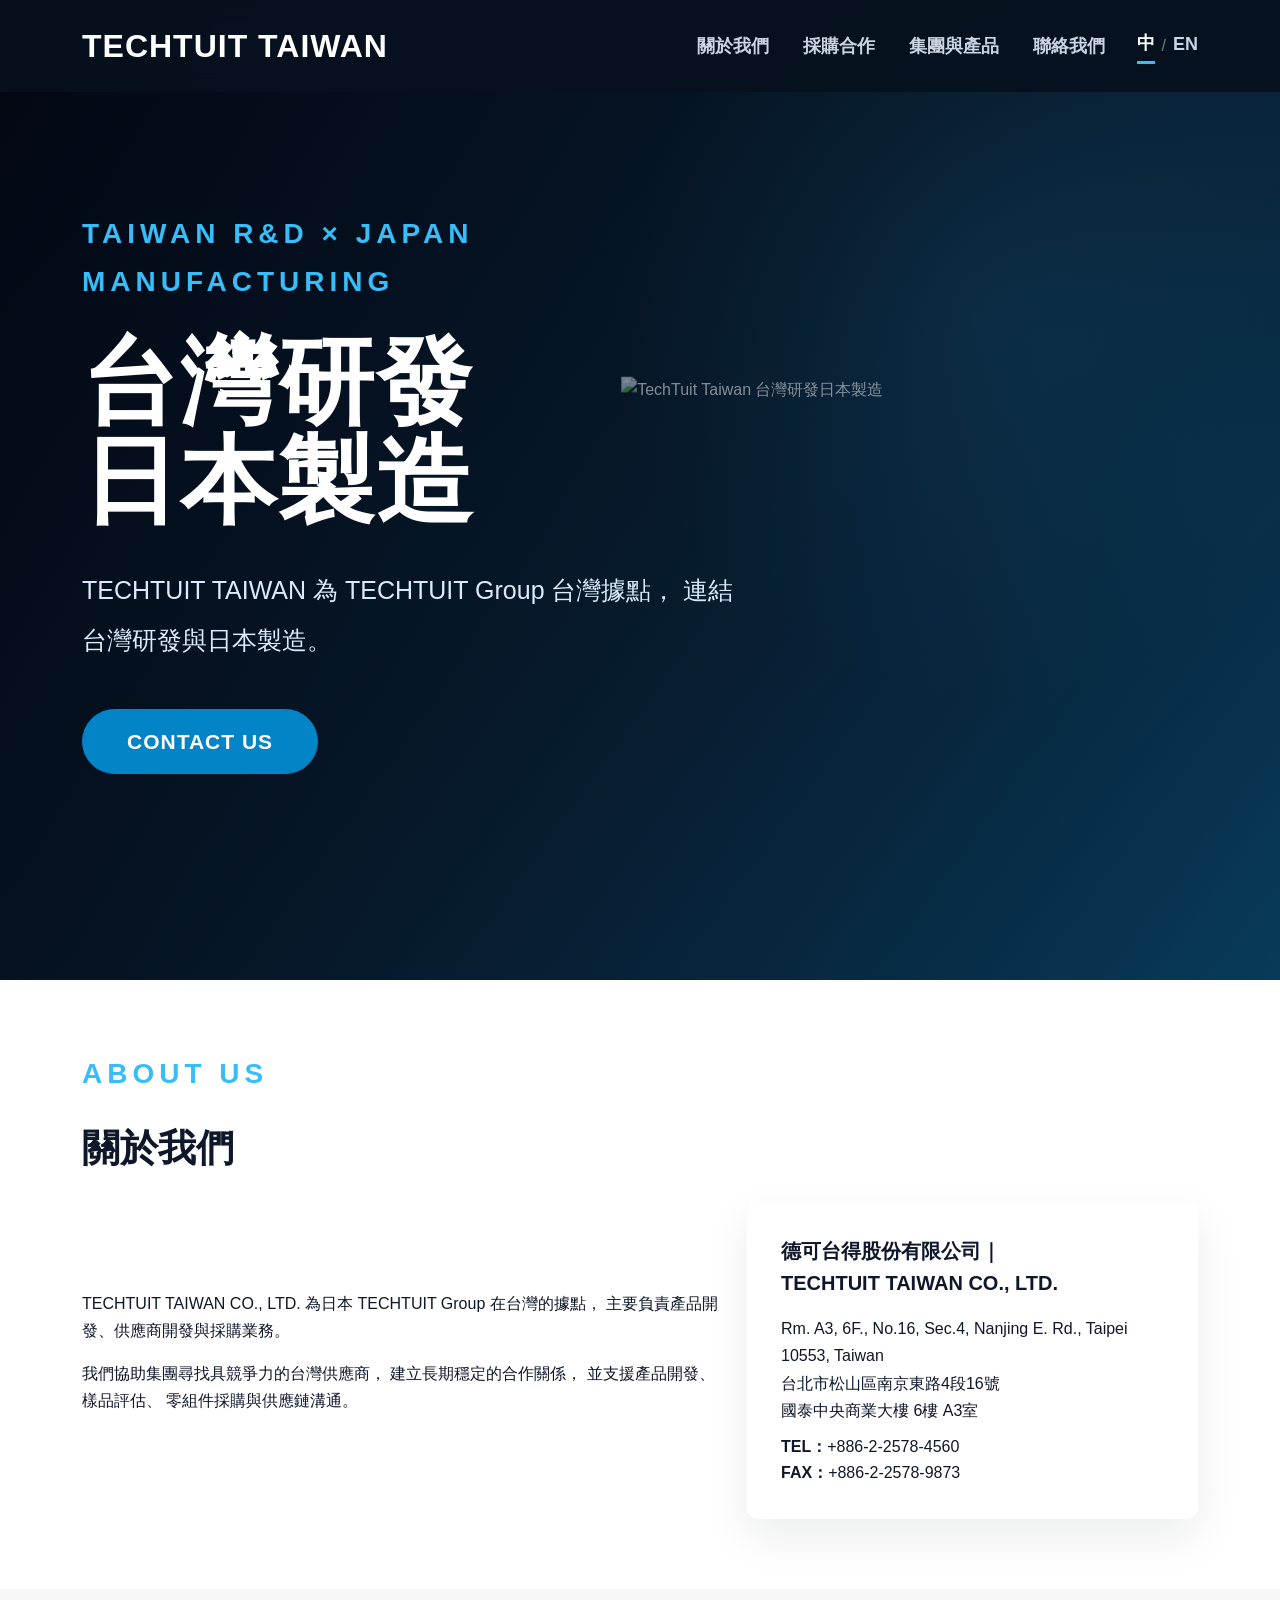
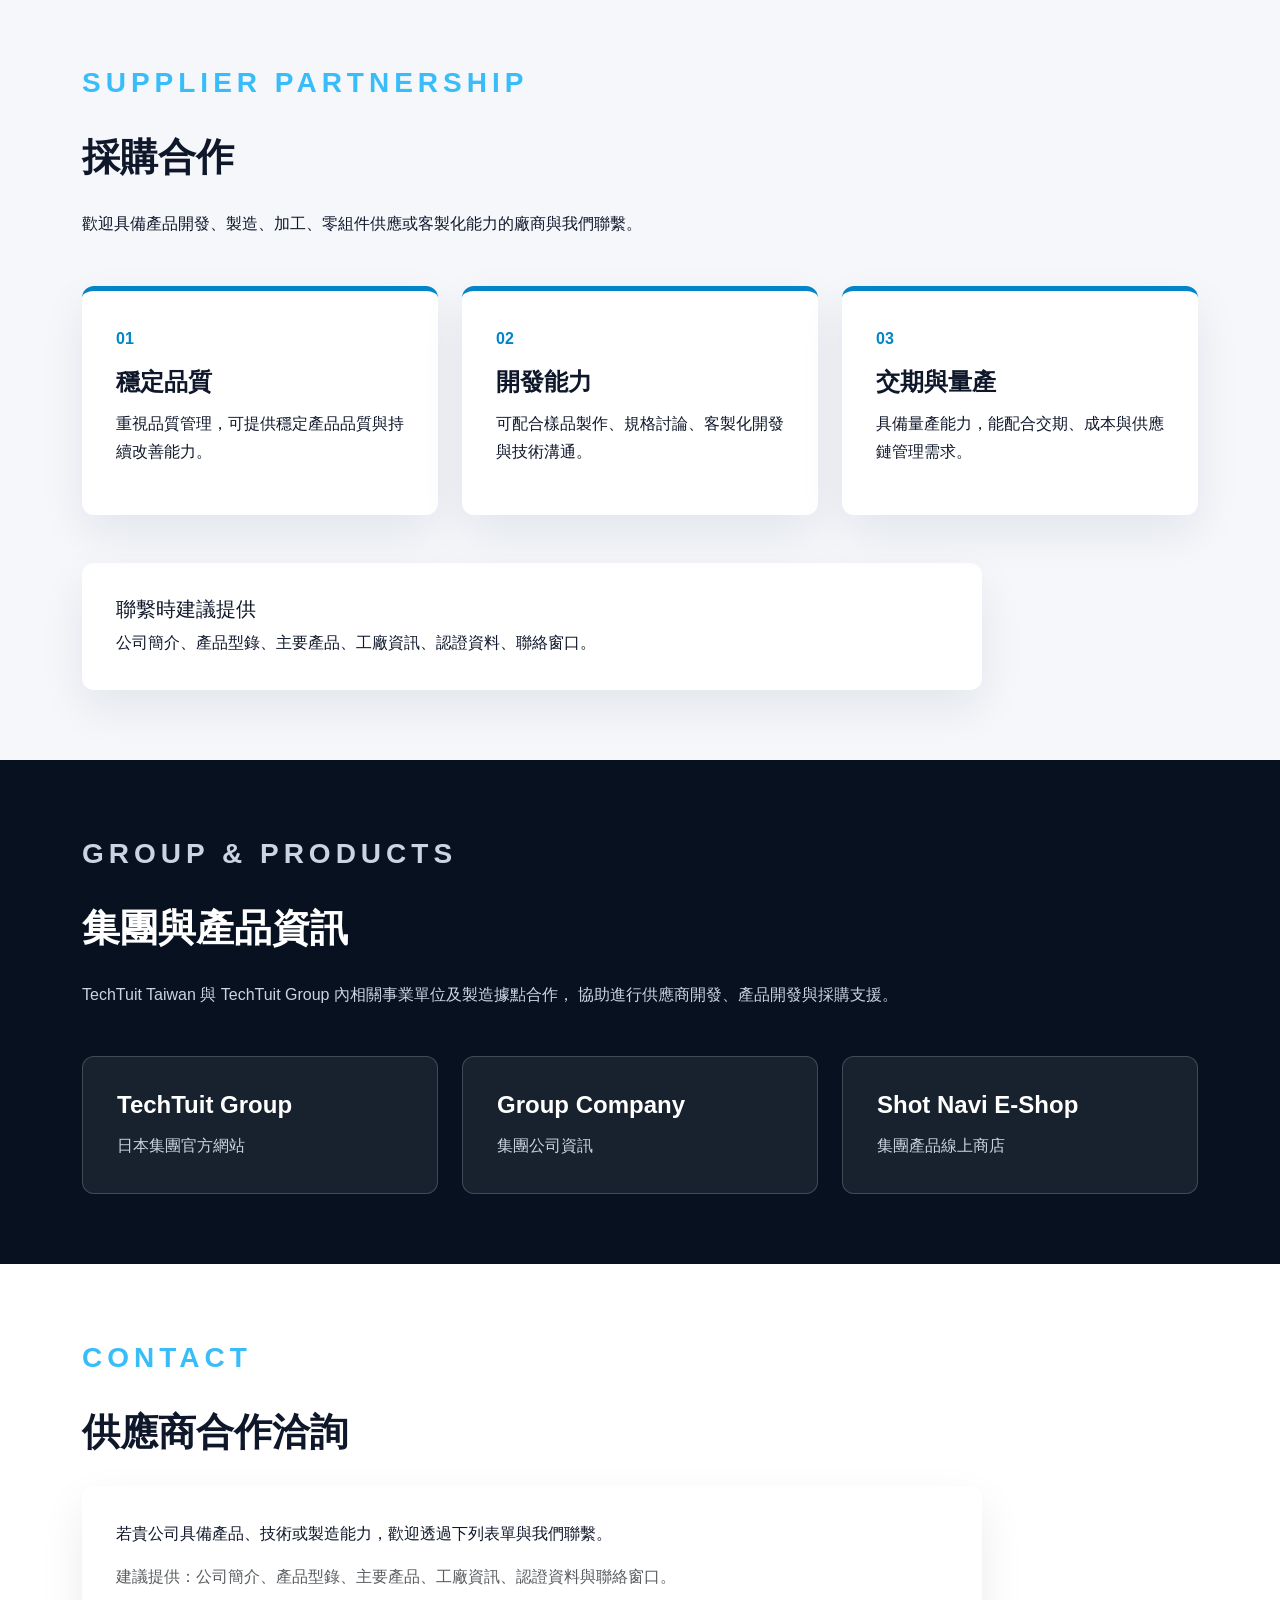
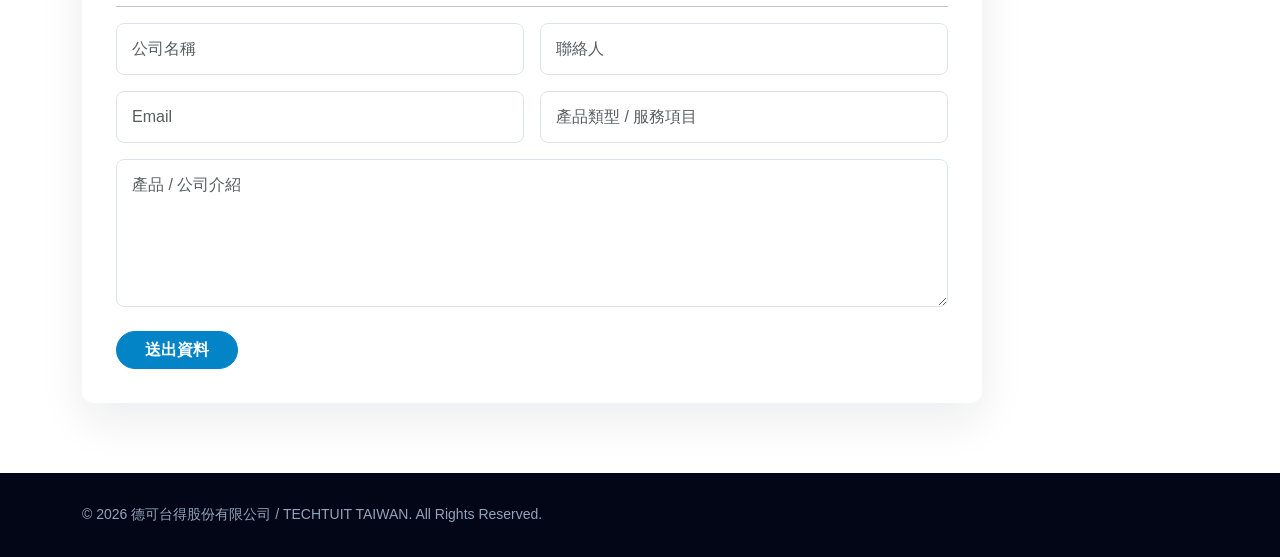
==== commit 8bb9d676: "Add files via upload" ====
--- a/index.html
+++ b/index.html
@@ -3,18 +3,105 @@
 <head>
   <meta charset="utf-8">
   <meta name="viewport" content="width=device-width, initial-scale=1">
-  <title>德可台得股份有限公司｜TECHTUIT TAIWAN CO., LTD.</title>
+  <title>TECHTUIT TAIWAN 德可台得股份有限公司｜Taiwan R&D × Japan Manufacturing</title>
   <meta name="description" content="TechTuit Taiwan 連結台灣研發與日本製造，協助供應商開發、產品開發與採購合作。">
 
+  <!-- SEO -->
+  <link rel="canonical" href="https://www.techtuit.com.tw/">
+
+  <link rel="alternate"
+        hreflang="zh-TW"
+        href="https://www.techtuit.com.tw/">
+
+  <link rel="alternate"
+        hreflang="en"
+        href="https://www.techtuit.com.tw/en/">
+  <!-- CSS -->
   <link href="https://cdn.jsdelivr.net/npm/bootstrap@5.3.3/dist/css/bootstrap.min.css" rel="stylesheet">
   <link href="style.css" rel="stylesheet">
+<!-- Open Graph -->
+<meta property="og:type" content="website">
+<meta property="og:site_name" content="TechTuit Taiwan">
+<meta property="og:title" content="TechTuit Taiwan 德可台得股份有限公司｜台灣研發 × 日本製造">
+<meta property="og:description" content="TechTuit Taiwan 為日本 TechTuit Group 台灣據點，連結台灣研發與日本製造，協助供應商開發、產品開發與採購合作。">
+<meta property="og:url" content="https://www.techtuit.com.tw/">
+<meta property="og:image" content="https://www.techtuit.com.tw/images/mainDraw0.png">
+<meta property="og:locale" content="zh_TW">
+
+<!-- Organization Schema -->
+<script type="application/ld+json">
+{
+  "@context": "https://schema.org",
+  "@type": "Organization",
+  "name": "TechTuit Taiwan",
+  "alternateName": [
+    "德可台得股份有限公司",
+    "TECHTUIT TAIWAN CO., LTD."
+  ],
+  "url": "https://www.techtuit.com.tw/",
+  "logo": "https://www.techtuit.com.tw/images/mainDraw0.png",
+  "description": "TechTuit Taiwan（德可台得股份有限公司）為日本 TechTuit Group 在台灣的據點，連結台灣研發與日本製造，協助供應商開發、產品開發與採購合作。",
+  "telephone": "+886-2-2578-4560",
+  "faxNumber": "+886-2-2578-9873",
+  "address": {
+    "@type": "PostalAddress",
+    "streetAddress": "Rm. A3, 6F., No.16, Sec.4, Nanjing E. Rd.",
+    "addressLocality": "Songshan District",
+    "addressRegion": "Taipei City",
+    "postalCode": "10553",
+    "addressCountry": "TW"
+  },
+  "parentOrganization": {
+    "@type": "Organization",
+    "name": "TECHTUIT CO., LTD.",
+    "url": "https://www.techtuit.co.jp/"
+  },
+  "areaServed": [
+    "Taiwan",
+    "Japan"
+  ],
+  "knowsAbout": [
+    "Supplier Development",
+    "Product Development",
+    "Procurement",
+    "Taiwan R&D",
+    "Japan Manufacturing"
+  ]
+}
+</script>
+<!-- Website Schema -->
+<script type="application/ld+json">
+{
+  "@context": "https://schema.org",
+  "@type": "WebSite",
+  "name": "TechTuit Taiwan",
+  "alternateName": "德可台得股份有限公司",
+  "url": "https://www.techtuit.com.tw/",
+  "inLanguage": "zh-TW",
+  "publisher": {
+    "@type": "Organization",
+    "name": "TechTuit Taiwan",
+    "url": "https://www.techtuit.com.tw/"
+  }
+}
+</script>
+<!-- Twitter / X Card -->
+<meta name="twitter:card" content="summary_large_image">
+<meta name="twitter:title" content="TechTuit Taiwan 德可台得股份有限公司｜台灣研發 × 日本製造">
+<meta name="twitter:description" content="TechTuit Taiwan 為日本 TechTuit Group 台灣據點，連結台灣研發與日本製造，協助供應商開發、產品開發與採購合作。">
+<meta name="twitter:image" content="https://www.techtuit.com.tw/images/mainDraw0.png">
+
+
+
+
+
 </head>
 
 <body>
 
 <nav class="navbar navbar-expand-lg navbar-dark fixed-top">
   <div class="container">
-    <a class="navbar-brand fw-bold" href="#top">TechTuit Taiwan</a>
+    <a class="navbar-brand fw-bold" href="#top">TECHTUIT TAIWAN</a>
 
     <button class="navbar-toggler" type="button" data-bs-toggle="collapse" data-bs-target="#nav" aria-controls="nav" aria-expanded="false" aria-label="Toggle navigation">
       <span class="navbar-toggler-icon"></span>
@@ -48,7 +135,7 @@
       </h1>
 
       <p class="lead">
-        TechTuit Taiwan 為 TechTuit Group 台灣據點，
+        TECHTUIT TAIWAN 為 TECHTUIT Group 台灣據點，
         連結台灣研發與日本製造。
       </p>
 
@@ -71,7 +158,7 @@
     <div class="row align-items-center g-4">
       <div class="col-lg-7">
         <p>
-          TECHTUIT TAIWAN CO., LTD. 為日本 TechTuit Group 在台灣的據點，
+          TECHTUIT TAIWAN CO., LTD. 為日本 TECHTUIT Group 在台灣的據點，
           主要負責產品開發、供應商開發與採購業務。
         </p>
 
@@ -232,7 +319,7 @@
 
 <footer>
   <div class="container">
-    © 2026 德可台得股份有限公司 / TechTuit Taiwan. All Rights Reserved.
+    © 2026 德可台得股份有限公司 / TECHTUIT TAIWAN. All Rights Reserved.
   </div>
 </footer>
 
--- a/style.css
+++ b/style.css
@@ -28,9 +28,10 @@
 }
 
 .navbar-brand {
-  font-size: 2.35rem;
+  font-size: 2rem;
   font-weight: 900 !important;
-  letter-spacing: 2px;
+  letter-spacing: 1px;
+  white-space: nowrap;
   color: #fff !important;
 }
 
@@ -99,9 +100,11 @@
 
 .hero-image {
   position: absolute;
-  right: -170px;
-  top: -35px;
-  width: 72%;
+  right: 0;
+  top: 180px;
+  transform: translateY(-50%);
+  width:  min(46vw, 720px);
+  max-width: 720px;
   opacity: .5;
   z-index: 1;
   pointer-events: none;
@@ -111,6 +114,7 @@
   width: 100%;
   height: auto;
   display: block;
+  object-fit: contain;
 }
 
 .eyebrow,
@@ -349,9 +353,10 @@
   }
 
   .hero-image {
-    right: -160px;
-    top: 80px;
-    width: 68%;
+    right: 0;
+    top: 50%;
+    transform: translateY(-50%);
+    width:min(48vw, 620px);
     opacity: .35;
   }
 }
@@ -446,6 +451,7 @@
     position: relative;
     right: auto;
     top: auto;
+    transform: none;
     width: 115%;
     margin-left: -8%;
     margin-top: 36px;
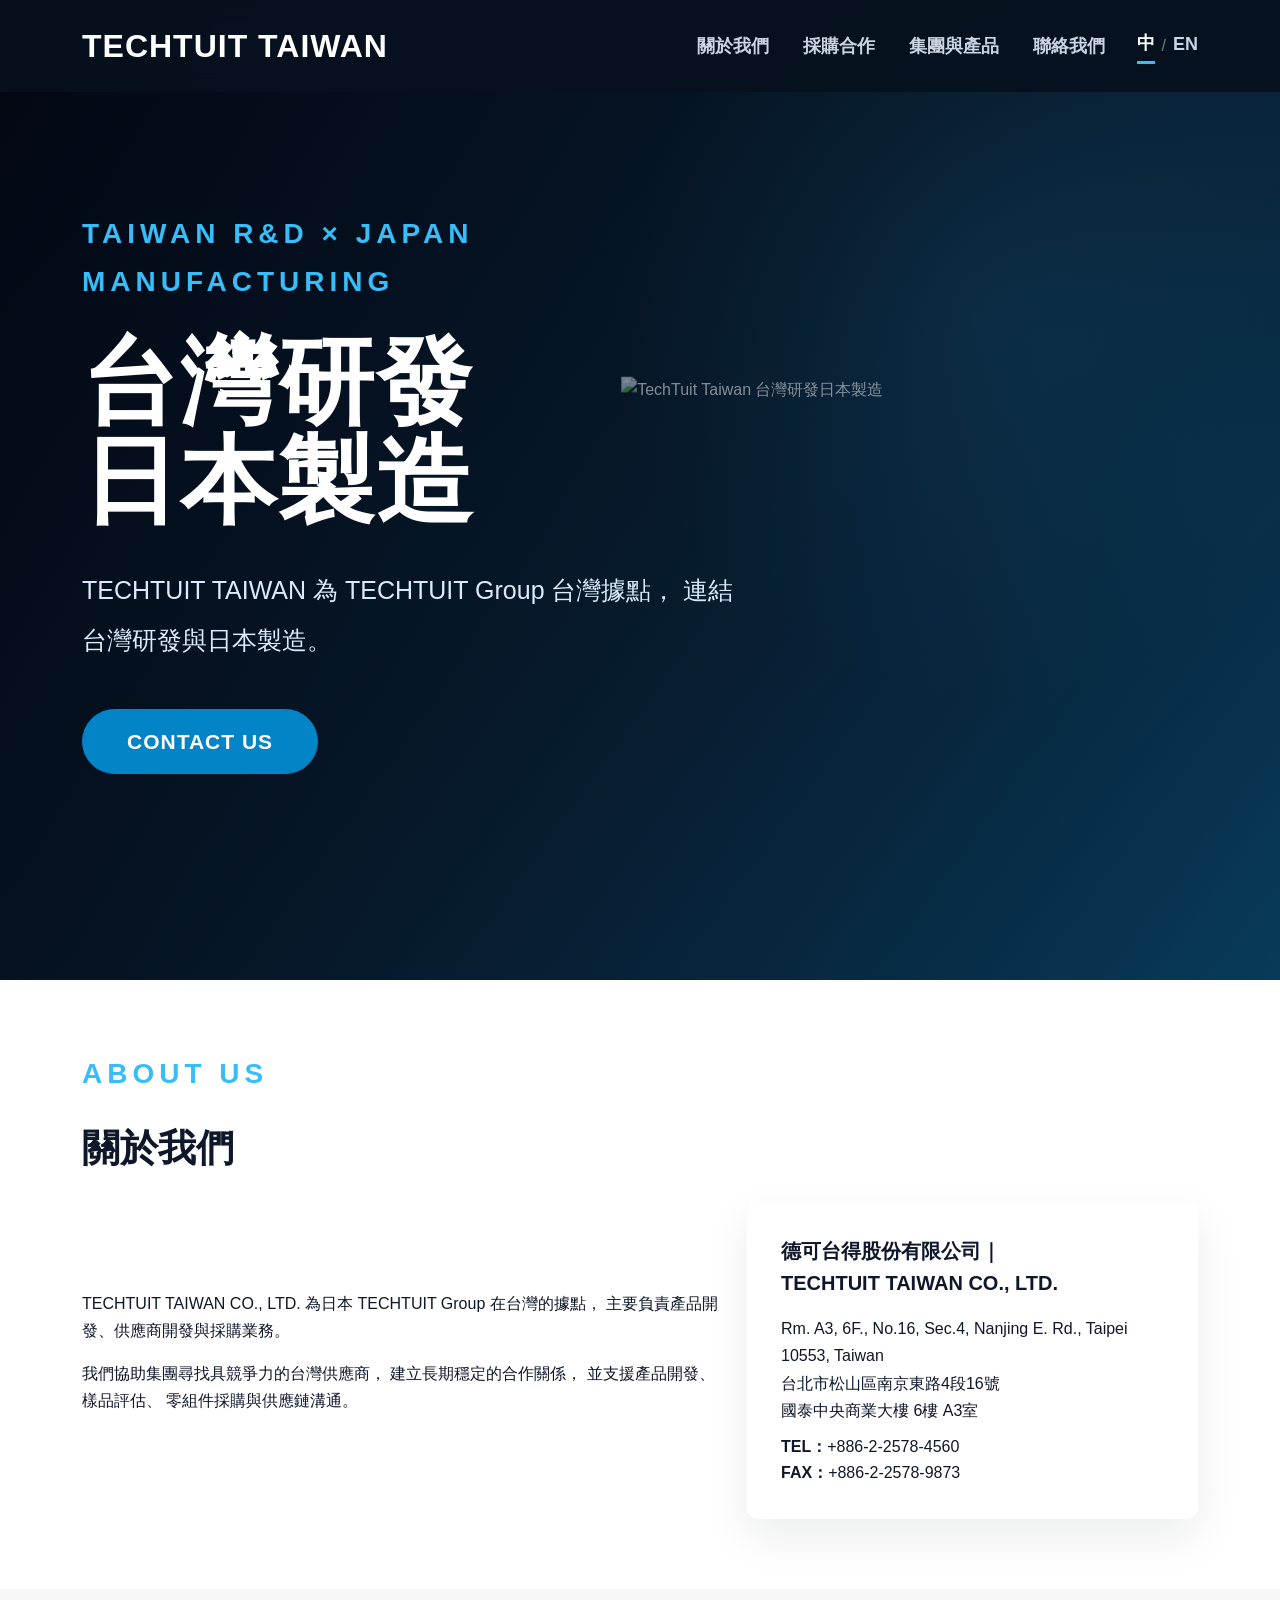
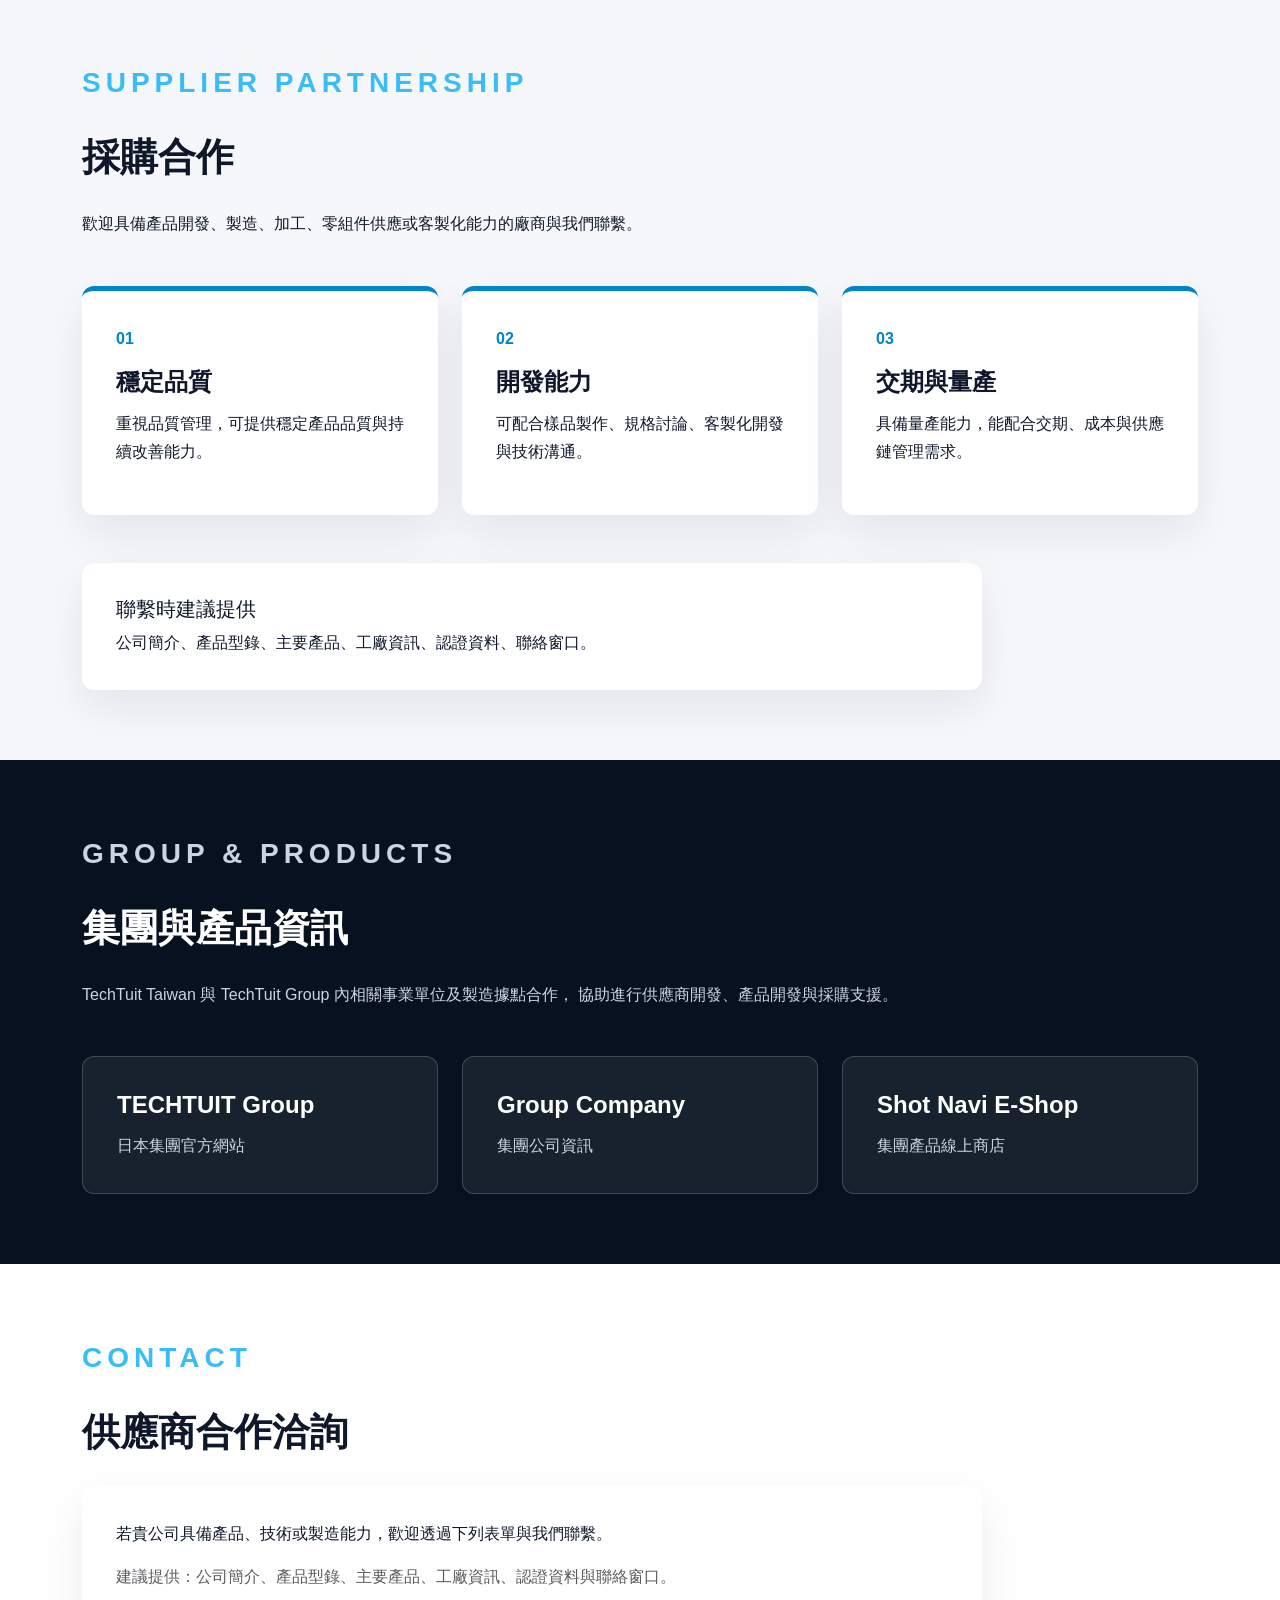
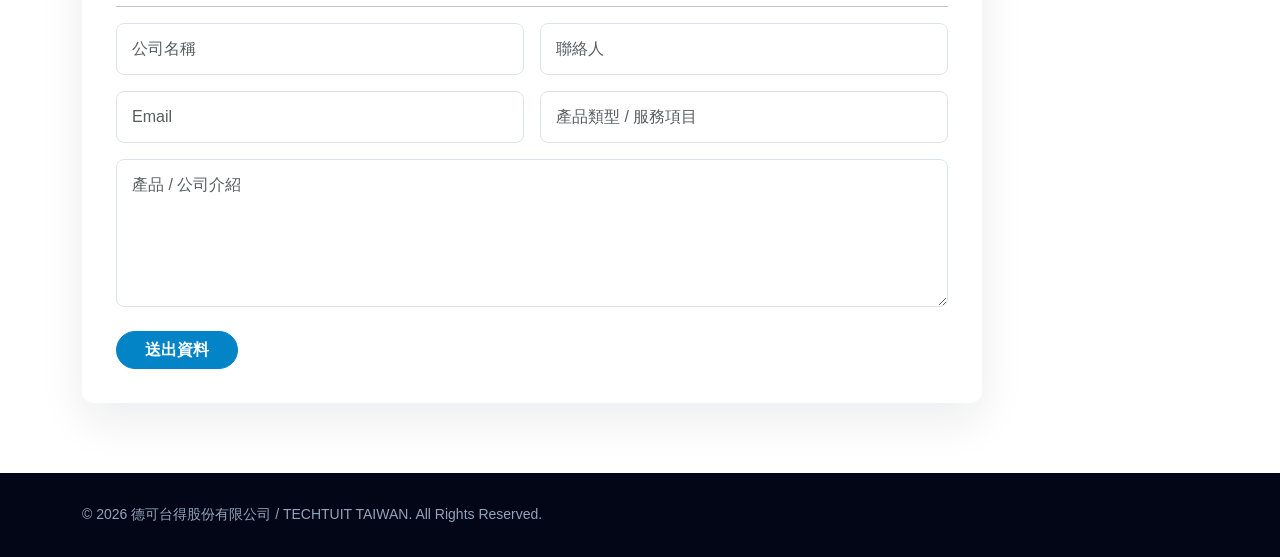
==== commit f5020e25: "Add files via upload" ====
--- a/index.html
+++ b/index.html
@@ -248,7 +248,7 @@
     <div class="row g-4 mt-4">
       <div class="col-md-4">
         <a class="link-card" href="https://www.techtuit.co.jp/" target="_blank" rel="noopener">
-          <h4>TechTuit Group</h4>
+          <h4>TECHTUIT Group</h4>
           <p>日本集團官方網站</p>
         </a>
       </div>
